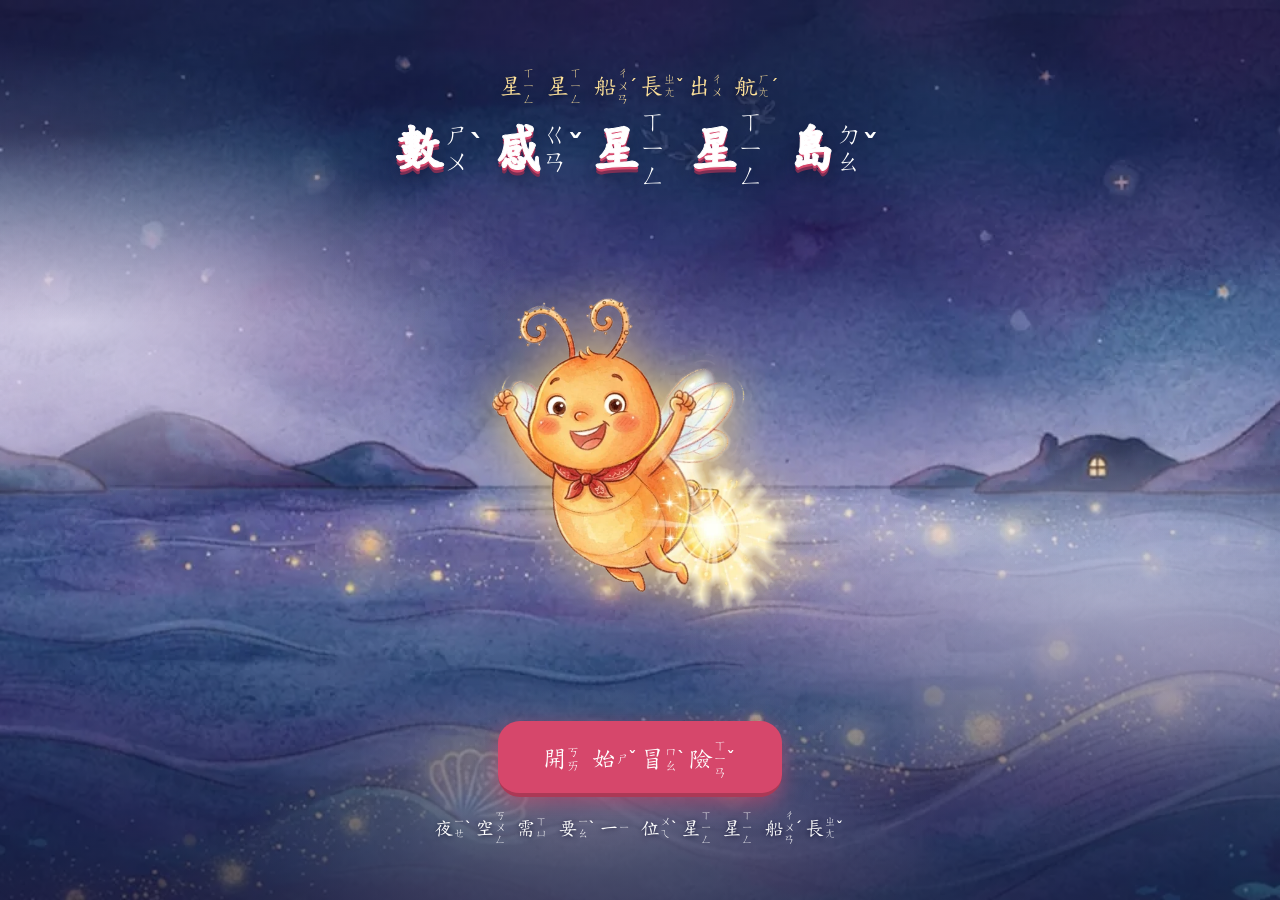
==== index.html @ c33e2195 "更新網站 2026-11-01 21:24 Co-Authored-By: Claude Opus 5.5 <noreply@anthropic.com>" ====
<!doctype html>
<html lang="zh-Hant">
<head>
<meta charset="utf-8">
<meta name="viewport" content="width=device-width,initial-scale=1,viewport-fit=cover,user-scalable=no">
<meta name="theme-color" content="#272a52">
<title>數感星星島</title>
<link rel="stylesheet" href="style.css?v=202611012124">
</head>
<body>
<main id="app"></main>
<script>window.APP_V="202611012124"</script>
<script src="zy.js?v=202611012124"></script>
<script src="logic.js?v=202611012124"></script>
<script src="story.js?v=202611012124"></script>
<script src="game.js?v=202611012124"></script>
</body>
</html>
---- style.css ----
@font-face { font-family: "SGKai"; src: url(assets/kai.woff2) format("woff2"); font-display: swap; }
:root {
  --paper: #fff6e3; --card: #fffdf7; --ink: #33405a; --soft: #77809a; --line: #e6d8bb;
  --sun: #f5a524; --leaf: #3d9970; --sky: #3b82c4; --berry: #d6476b; --grape: #7d5bbe; --good: #2f9e6a; --warn: #d9772b;
}
* { box-sizing: border-box; -webkit-tap-highlight-color: transparent; }
html, body { margin: 0; min-height: 100%; background: var(--paper); color: var(--ink); }
body { font-family: "SGKai", "BiauKai", "DFKai-SB", "Noto Serif TC", serif; font-size: 20px; line-height: 1.5; overscroll-behavior: none; }
button { font: inherit; color: inherit; border: 0; background: none; cursor: pointer; touch-action: manipulation; }
#app { max-width: 720px; margin: 0 auto; padding: 14px 16px 32px; min-height: 100vh; display: flex; flex-direction: column; }
.num { font-family: "Trebuchet MS", "Segoe UI", "Avenir Next", system-ui, sans-serif; font-weight: 700; font-variant-numeric: tabular-nums; }

/* 首頁 */
.home-head { display: flex; justify-content: space-between; align-items: center; margin: 4px 0 2px; }
h1 { font-size: 34px; margin: 0; letter-spacing: 2px; }
.star-count { background: var(--card); border: 2px solid var(--line); border-radius: 99px; padding: 3px 16px; font-size: 22px; }
.tag { color: var(--soft); margin: 0 0 14px; font-size: 18px; }
.town { display: grid; grid-template-columns: 1fr 1fr; gap: 12px; }
.spot { text-align: left; background: var(--card); border: 2px solid var(--line); border-bottom-width: 5px; border-radius: 18px; padding: 12px 14px; display: flex; flex-direction: column; gap: 3px; min-height: 134px; transition: transform .1s; }
.spot:active { transform: translateY(2px); }
.spot:nth-child(5) { grid-column: 1 / -1; min-height: 0; }
.spot svg { width: 56px; height: 56px; }
.spot b { font-size: 23px; }
.spot small { color: var(--soft); font-size: 16px; line-height: 1.3; }
.lvl { display: inline-flex; gap: 3px; margin-top: 3px; }
.lvl i { width: 11px; height: 11px; border-radius: 50%; background: var(--line); }
.lvl i.on { background: var(--sun); }
.stickers { margin-top: 16px; background: var(--card); border: 2px dashed var(--line); border-radius: 18px; padding: 10px 14px; }
.stickers h2 { font-size: 18px; margin: 0 0 4px; font-weight: 400; color: var(--soft); }
.stickers .row { display: flex; flex-wrap: wrap; gap: 6px; font-size: 30px; line-height: 1.2; }
.stickers .row span.off { filter: grayscale(1); opacity: .22; }

/* 遊戲框架 */
.top { display: flex; align-items: center; gap: 10px; margin-bottom: 8px; }
.icon-btn { width: 46px; height: 46px; border-radius: 50%; background: var(--card); border: 2px solid var(--line); font-size: 22px; flex: none; display: grid; place-items: center; }
.dots { flex: 1; display: flex; gap: 6px; justify-content: center; }
.dots i { width: 15px; height: 15px; border-radius: 50%; background: var(--line); }
.dots i.g2 { background: var(--sun); } .dots i.g1 { background: #f8d48a; } .dots i.g0 { background: #cbd2e0; }
.dots i.now { outline: 3px solid var(--ink); outline-offset: 1px; }
.prompt { font-size: 24px; text-align: center; margin: 2px 0 8px; min-height: 40px; line-height: 1.35; }
.prompt .num { font-size: 30px; color: var(--berry); margin: 0 2px; }
.stage { background: var(--card); border: 2px solid var(--line); border-radius: 18px; padding: 12px; margin-bottom: 10px; }
.msg { min-height: 34px; text-align: center; font-size: 21px; padding: 6px 6px; border-radius: 12px; }
.msg.good { color: var(--good); } .msg.hint { color: var(--warn); }
.actions { display: flex; gap: 10px; justify-content: center; margin-top: 6px; flex-wrap: wrap; }
.btn { background: var(--leaf); color: #fff; border-radius: 16px; padding: 10px 26px; font-size: 24px; border-bottom: 4px solid rgba(0,0,0,.2); min-height: 56px; min-width: 120px; }
.btn:active { transform: translateY(2px); border-bottom-width: 2px; }
.btn.alt { background: var(--card); color: var(--ink); border: 2px solid var(--line); border-bottom: 4px solid var(--line); }
.btn[disabled] { opacity: .4; }
.choices { display: flex; gap: 8px; justify-content: center; width: 100%; }
.choice { background: var(--card); border: 2px solid var(--line); border-bottom-width: 5px; border-radius: 16px; font-size: 28px; padding: 10px 4px; flex: 1; max-width: 170px; min-height: 60px; }
.choice.ok { background: #d9f3e4; border-color: var(--good); }
.choice.no { opacity: .35; }

/* 數線 */
.line-wrap { touch-action: none; user-select: none; -webkit-user-select: none; }
.line-wrap svg { width: 100%; height: auto; display: block; overflow: visible; }
.line-wrap text { font-family: "Trebuchet MS", "Segoe UI", system-ui, sans-serif; font-weight: 700; fill: var(--ink); }

/* 積木 */
.board { display: grid; grid-template-columns: 1fr 1fr 1fr; gap: 6px; }
.col { min-height: 170px; background: var(--paper); border-radius: 12px; padding: 6px; display: flex; flex-direction: column; align-items: center; gap: 6px; }
.col h3 { margin: 0; font-size: 19px; font-weight: 400; color: var(--soft); }
.col .tally { font-size: 26px; }
.pile { display: flex; flex-wrap: wrap; gap: 3px; justify-content: center; align-content: flex-start; flex: 1; }
.b100 { width: 54px; height: 54px; background-color: var(--sky); background-image: linear-gradient(rgba(255,255,255,.5) 1px, transparent 1px), linear-gradient(90deg, rgba(255,255,255,.5) 1px, transparent 1px); background-size: 5.4px 5.4px; border-radius: 3px; }
.b10 { width: 10px; height: 54px; background-color: var(--leaf); background-image: linear-gradient(rgba(255,255,255,.55) 1px, transparent 1px); background-size: 100% 5.4px; border-radius: 2px; }
.b1 { width: 11px; height: 11px; background: var(--sun); border-radius: 2px; }
.pile button { padding: 0; display: block; }
.add { border-radius: 12px; background: var(--card); border: 2px solid var(--line); border-bottom-width: 4px; min-height: 50px; width: 100%; font-size: 24px; }
.add[disabled] { opacity: .35; }
.trade { display: flex; gap: 6px; justify-content: center; margin-top: 8px; }
.trade button { background: #fff0cf; border: 2px solid var(--sun); border-radius: 12px; padding: 5px 6px; font-size: 16px; min-height: 48px; flex: 1; line-height: 1.2; }
.trade button[disabled] { opacity: .35; }

/* 鍵盤 */
.keypad { display: grid; grid-template-columns: repeat(6, 1fr); gap: 5px; max-width: 420px; margin: 2px auto 0; width: 100%; }
.keypad button { background: var(--card); border: 2px solid var(--line); border-bottom-width: 4px; border-radius: 12px; min-height: 54px; font-size: 26px; padding: 0; }
.keypad .go { background: var(--leaf); color: #fff; border-color: var(--leaf); }
.entry { text-align: center; font-size: 34px; line-height: 1.25; color: var(--sky); }
.entry .blank { color: var(--line); }

/* 青蛙 */
.frog-now { text-align: center; font-size: 40px; color: var(--leaf); margin: 0; line-height: 1.2; }
.hops { display: grid; grid-template-columns: repeat(3, 1fr); gap: 8px; margin-top: 8px; }
.hops button { border-radius: 14px; min-height: 58px; font-size: 26px; border: 2px solid; border-bottom-width: 5px; background: var(--card); }
.hops .up { border-color: var(--leaf); color: var(--leaf); }
.hops .dn { border-color: var(--grape); color: var(--grape); }
.trail { min-height: 34px; text-align: center; color: var(--soft); font-size: 20px; word-spacing: 3px; }

/* 天平 */
.beam { transition: transform .6s cubic-bezier(.3,1.5,.5,1); transform-origin: 200px 66px; }
.scale-svg { width: 100%; height: auto; display: block; }
.scale-svg text { font-family: "Trebuchet MS", "Segoe UI", system-ui, sans-serif; font-weight: 700; font-size: 25px; fill: var(--ink); text-anchor: middle; }
.fill-text { text-align: center; font-size: 40px; margin: 8px 0; }

/* 糖果 */
.grid { display: flex; flex-direction: column; gap: 3px; align-items: center; }
.row-c { display: flex; align-items: center; gap: 3px; border-radius: 10px; padding: 1px 6px; width: fit-content; position: relative; }
.row-c.lit { background: #fde8ee; }
.row-c.new { outline: 3px dashed var(--good); outline-offset: 1px; }
.row-c.gone { opacity: .3; outline: 3px dashed var(--warn); outline-offset: 1px; }
.c { width: 24px; height: 24px; border-radius: 50%; background: radial-gradient(circle at 34% 30%, #ffc2d1, var(--berry)); display: block; }
.row-c.part2 .c { background: radial-gradient(circle at 34% 30%, #d7c6f5, var(--grape)); }
.row-c.cut { margin-bottom: 9px; box-shadow: 0 6px 0 -3px var(--warn); border-radius: 0; }
.sum-tag { min-width: 30px; font-size: 18px; color: var(--berry); margin-left: 6px; text-align: right; }

/* 結算 */
.end { text-align: center; padding: 22px 8px; }
.end h2 { font-size: 32px; margin: 8px 0; }
.big-star { font-size: 54px; line-height: 1.1; }
.note { color: var(--soft); font-size: 18px; }

/* 家長頁 */
.parent { font-family: "Segoe UI", "Microsoft JhengHei", "PingFang TC", system-ui, sans-serif; font-size: 16px; }
.parent h1 { font-size: 24px; letter-spacing: 0; }
.parent h2 { font-size: 18px; margin: 18px 0 6px; }
.parent table { width: 100%; border-collapse: collapse; background: var(--card); }
.parent th, .parent td { border: 1px solid var(--line); padding: 6px 8px; text-align: left; vertical-align: top; }
.parent select { font: inherit; padding: 6px; }
.parent .link { color: var(--sky); text-decoration: underline; padding: 8px 0; }

@keyframes pop { 0% { transform: scale(.5); opacity: 0; } 70% { transform: scale(1.15); } 100% { transform: scale(1); opacity: 1; } }
.pop { animation: pop .35s ease-out; }
@media (prefers-reduced-motion: reduce) { .pop { animation: none; } .beam { transition: none; } }
@media (max-width: 380px) { h1 { font-size: 28px; } .prompt { font-size: 23px; } .btn { font-size: 21px; padding: 8px 18px; } }

/* 故事 */
.hero { border-radius: 18px; background: #6d7390 center/cover; padding: 12px 14px; margin-bottom: 12px; min-height: 148px; display: flex; flex-direction: column; justify-content: space-between; color: #fff; }
.hero h1 { text-shadow: 0 2px 6px rgba(30,30,60,.75); }
.hero .star-count { color: var(--ink); }
.hero-say { display: flex; align-items: center; gap: 8px; background: rgba(255,253,247,.93); color: var(--ink); border-radius: 14px; padding: 5px 12px; font-size: 19px; margin-top: 10px; min-height: 44px; }
.hero-liang { width: 46px; height: 46px; object-fit: contain; }
.thumb { position: relative; height: 92px; border-radius: 12px; background: #e9e2d0 center/cover; overflow: hidden; margin-bottom: 4px; display: grid; place-items: center; }
.fog { position: absolute; inset: 0; background: radial-gradient(circle at 40% 40%, rgba(170,172,195,.72), rgba(120,122,150,.96)); transition: opacity .6s; }
.fog.f0 { opacity: 1; } .fog.f1 { opacity: .68; } .fog.f2 { opacity: .36; } .fog.f3 { opacity: 0; }
.thumb-who { position: absolute; right: 4px; bottom: 2px; height: 72px; width: 72px; object-fit: contain; }
.spot:nth-child(5) { grid-column: auto; min-height: 134px; }
.bosscard[disabled] { opacity: .62; cursor: default; }
.say-row { display: flex; align-items: center; justify-content: center; gap: 6px; }
.say-row .prompt { flex: 1; min-width: 0; }
.say-who { width: 64px; height: 64px; object-fit: contain; flex: none; }
.comic { display: flex; flex-direction: column; gap: 10px; margin: auto 0; }
.scene { position: relative; aspect-ratio: 16/9; border-radius: 18px; background: #8a8fa8 center/cover; overflow: hidden; }
.scene-who { position: absolute; left: 50%; bottom: 0; height: 74%; transform: translateX(-50%); max-width: 70%; object-fit: contain; }
.bubble { background: var(--card); border: 2px solid var(--line); border-radius: 18px; padding: 10px 16px; font-size: 23px; min-height: 120px; }
.bubble b { color: var(--berry); font-size: 20px; }
.bubble p { margin: 2px 0 0; }
.bubble.narr { background: #f3efe2; font-size: 22px; }
.comic .actions { align-items: center; }
.end-hero { width: 130px; height: 130px; object-fit: contain; }

/* 二下：分裝、平分、分數 */
.pile-c { display: flex; flex-wrap: wrap; gap: 3px; justify-content: center; min-height: 28px; max-height: 118px; overflow: hidden; }
.boxes { display: flex; flex-wrap: wrap; gap: 6px; justify-content: center; margin-top: 8px; min-height: 40px; }
.box { display: flex; flex-wrap: wrap; gap: 2px; justify-content: center; align-content: center; min-width: 44px; min-height: 40px; max-width: 92px; padding: 4px; background: #f5e6c8; border: 2px solid #c9a56a; border-radius: 8px; }
.box .c { width: 16px; height: 16px; }
.pile-c .c { width: 20px; height: 20px; }
.frac { display: inline-flex; flex-direction: column; align-items: center; line-height: 1.05; font-size: 26px; }
.frac i { font-style: normal; padding: 0 8px; }
.frac i:first-child { border-bottom: 3px solid currentColor; }
.cake-wrap { display: grid; place-items: center; }
.cake { width: 180px; height: 180px; }
.bar { width: 100%; height: auto; display: block; }
.fair { display: flex; flex-direction: column; gap: 10px; }
.fair .choice { max-width: none; padding: 6px; }

.say-row .prompt { font-size: 22px; }
.say-row .prompt .num { font-size: 27px; }
.say-who { width: 56px; height: 56px; }

/* 第三期：任務、線索、新遊戲 */
.daily { display: grid; grid-template-columns: 1.4fr 1fr 1fr; gap: 8px; margin-bottom: 12px; }
.daily-btn { background: var(--sun); color: #fff; border-radius: 14px; border-bottom: 4px solid rgba(0,0,0,.18); padding: 8px 6px; font-size: 19px; line-height: 1.25; min-height: 62px; }
.daily-btn small { display: block; font-size: 14px; opacity: .92; }
.daily-btn.alt { background: var(--card); color: var(--ink); border: 2px solid var(--line); border-bottom-width: 4px; }
.page-h { margin: 0; font-size: 26px; }
.pg-h { font-size: 19px; margin: 12px 0 6px; font-weight: 400; color: var(--soft); }
.pg { display: flex; flex-wrap: wrap; gap: 7px; }
.pg-btn { background: var(--card); border: 2px solid var(--line); border-bottom-width: 4px; border-radius: 12px; padding: 7px 12px; font-size: 18px; min-height: 46px; }
.clues { display: flex; flex-direction: column; gap: 8px; }
.clue { display: flex; gap: 10px; align-items: center; background: var(--card); border: 2px solid var(--line); border-radius: 14px; padding: 8px 10px; }
.clue.off { opacity: .55; border-style: dashed; }
.clue b { display: block; font-size: 19px; } .clue small { font-size: 16px; color: var(--soft); line-height: 1.3; display: block; }
.clue-img { width: 58px; height: 58px; object-fit: contain; flex: none; }
.clue-q { width: 58px; height: 58px; flex: none; display: grid; place-items: center; font-size: 30px; color: var(--line); border: 2px dashed var(--line); border-radius: 50%; }
.clue-big { width: 170px; height: 170px; object-fit: contain; }
.clock { width: 190px; height: 190px; }
.clock text { font-family: "Trebuchet MS", "Segoe UI", system-ui, sans-serif; font-weight: 700; fill: var(--ink); }
.choices.col { flex-direction: column; align-items: center; }
.choices.col .choice { width: 100%; max-width: 260px; flex: none; min-height: 50px; padding: 5px; }
.seats { min-height: 64px; display: grid; place-items: center; }
.train-seats { gap: 3px; }
.tray { min-height: 60px; display: flex; flex-wrap: wrap; gap: 4px; justify-content: center; align-items: center; background: #f5e6c8; border-radius: 12px; padding: 6px; }
.wallet { display: flex; flex-wrap: wrap; gap: 7px; justify-content: center; margin-top: 6px; }
.coin { width: 52px; height: 52px; border-radius: 50%; font-size: 18px; color: #4a3a12; border: 3px solid rgba(0,0,0,.2); padding: 0; }
.coin.c1 { background: #c98d5a; } .coin.c5 { background: #d9dde6; } .coin.c10 { background: #e5e8ef; } .coin.c50 { background: #f0c75a; } .coin.c100 { background: #b9c7e6; width: 66px; border-radius: 8px; height: 42px; }
.coin.note { background: #e7b7c4; width: 74px; border-radius: 8px; height: 42px; }
.tray .coin { width: 40px; height: 40px; font-size: 14px; } .tray .coin.c100, .tray .coin.note { width: 54px; height: 32px; }
.note { color: var(--soft); font-size: 17px; }

/* 第四期：封面、全螢幕故事、冒險地圖 */
body.in-cine { background: #2b2d45; overscroll-behavior: none; }
body.in-cine #app { padding: 0; max-width: none; }
.drift { position: absolute; inset: -20% -40%; pointer-events: none; background: radial-gradient(ellipse 30% 22% at 25% 40%, rgba(232,226,244,.75), transparent 70%), radial-gradient(ellipse 26% 20% at 70% 62%, rgba(214,212,236,.7), transparent 72%), radial-gradient(ellipse 22% 16% at 48% 80%, rgba(238,234,246,.6), transparent 70%); animation: drift 19s ease-in-out infinite alternate; }
.drift.d2 { animation-duration: 27s; animation-direction: alternate-reverse; opacity: .7; transform: scale(1.3); }
@keyframes drift { from { translate: -14% 0; } to { translate: 14% -3%; } }

/* 封面 */
.title { position: relative; min-height: 100vh; min-height: 100dvh; overflow: hidden; background: #55587c center/cover; display: flex; flex-direction: column; align-items: center; justify-content: space-between; padding: 7vh 16px 6vh; text-align: center; }
.title::after { content: ""; position: absolute; inset: 0; background: linear-gradient(rgba(30,28,60,.52), transparent 36%, transparent 58%, rgba(30,28,60,.68)); pointer-events: none; }
.title > .title-top, .title > .title-hero, .title > .title-bottom { position: relative; z-index: 2; }
.kicker { margin: 0 0 2px; color: #ffe39a; font-size: 24px; letter-spacing: 6px; text-shadow: 0 2px 6px rgba(20,20,50,.8); }
.logo { margin: 0; font-size: 62px; line-height: 1.15; letter-spacing: 6px; color: #fff; -webkit-text-stroke: 1.5px #fff; text-shadow: 0 3px 0 #d6476b, 0 6px 0 #7d2f54, 0 10px 18px rgba(20,20,50,.65); }
.logo.small { font-size: 34px; letter-spacing: 3px; -webkit-text-stroke: .6px #fff; text-shadow: 0 2px 0 #d6476b, 0 4px 8px rgba(20,20,50,.7); }
.title-hero { width: min(62vw, 300px); animation: bob 3s ease-in-out infinite; filter: drop-shadow(0 0 26px rgba(255,214,110,.85)); }
@keyframes bob { 50% { transform: translateY(-14px) rotate(-2deg); } }
.btn.big { font-size: 30px; padding: 14px 44px; background: var(--berry); border-radius: 22px; animation: pulse 1.8s ease-in-out infinite; box-shadow: 0 6px 20px rgba(214,71,107,.55); }
@keyframes pulse { 50% { transform: scale(1.05); } }
.title-note { color: #fff; margin: 12px 0 0; font-size: 19px; text-shadow: 0 1px 5px rgba(20,20,50,.9); }
.flies { position: absolute; inset: 0; z-index: 1; pointer-events: none; }
.flies i { position: absolute; width: 8px; height: 8px; border-radius: 50%; background: #ffe48a; box-shadow: 0 0 12px 4px rgba(255,214,90,.8); opacity: 0; animation: fly 4.5s ease-in-out infinite; }
@keyframes fly { 0%, 100% { opacity: 0; transform: translate(0, 0); } 40% { opacity: 1; } 60% { opacity: .9; transform: translate(16px, -30px); } }

/* 全螢幕故事 */
.cine { position: relative; min-height: 100vh; min-height: 100dvh; display: flex; flex-direction: column; overflow: hidden; color: var(--ink); cursor: pointer; }
.cine-blur { position: fixed; inset: -30px; background: #33365a center/cover; filter: blur(22px) brightness(.55); }
.cine .scene { position: relative; aspect-ratio: 4/3; width: 100%; max-width: 760px; margin: 0 auto; border-radius: 0 0 26px 26px; box-shadow: 0 10px 30px rgba(10,10,30,.5); flex: none; }
.cine .scene-who { height: 78%; max-width: 78%; filter: drop-shadow(0 6px 10px rgba(20,20,50,.45)); }
.rise { animation: rise .45s cubic-bezier(.2,1.3,.5,1); }
@keyframes rise { from { transform: translate(-50%, 34%); opacity: 0; } to { transform: translateX(-50%); opacity: 1; } }
.cine .bubble { position: relative; width: calc(100% - 28px); max-width: 700px; margin: -22px auto 0; min-height: 132px; border-radius: 20px; font-size: 24px; line-height: 1.5; box-shadow: 0 8px 22px rgba(10,10,30,.4); border: 3px solid #f3d98f; }
.cine .bubble.narr { background: #fbf6e6; }
.ch { opacity: 0; } .ch.on { opacity: 1; }
.cine-acts { position: relative; display: flex; gap: 12px; align-items: center; justify-content: center; margin: 14px auto 18px; }
.skip { color: #fff; font-size: 18px; text-decoration: underline; padding: 10px; }

/* 冒險地圖 */
.map-bg { position: fixed; inset: 0; z-index: -1; background: #4a4d70; }
.map-bg .m1, .map-bg .m2 { position: absolute; inset: 0; background-size: cover; background-position: center; }
.map-bg .shade { position: absolute; inset: 0; background: linear-gradient(rgba(40,38,75,.4), rgba(40,38,75,.2) 40%, rgba(40,38,75,.45)); }
.map-head { position: sticky; top: 0; z-index: 5; margin: -14px -16px 8px; padding: 12px 16px 10px; background: linear-gradient(rgba(36,34,70,.85), rgba(36,34,70,.55) 75%, transparent); }
.map-title { display: flex; justify-content: space-between; align-items: center; }
.map-head .hero-say { margin-top: 6px; border: 2px solid #f3d98f; }
.map-trail { position: relative; margin-bottom: 104px; }
.map-trail > svg { position: absolute; inset: 0; width: 100%; height: 100%; }
.stop { position: absolute; display: flex; align-items: center; gap: 0; width: 72%; padding: 0; text-align: left; transition: transform .12s; }
.stop.left { left: 0; } .stop.right { right: 0; flex-direction: row-reverse; text-align: right; }
.stop:active { transform: scale(.97); }
.medal { position: relative; width: 116px; height: 116px; flex: none; border-radius: 50%; background: #d7d3c6 center/cover; border: 5px solid #fff6e3; box-shadow: 0 6px 16px rgba(20,20,50,.55); overflow: hidden; z-index: 2; display: block; }
.medal .fog { border-radius: 50%; }
.medal-who { position: absolute; left: 50%; bottom: -2px; transform: translateX(-50%); height: 84px; width: 92px; object-fit: contain; }
.stop .plate { position: relative; flex: 1; min-width: 0; background: rgba(255,253,247,.95); border-radius: 14px; padding: 6px 10px 6px 18px; margin-left: -12px; box-shadow: 0 4px 12px rgba(20,20,50,.4); display: block; }
.stop.right .plate { margin-left: 0; margin-right: -12px; padding: 6px 18px 6px 10px; }
.plate b { display: block; font-size: 21px; line-height: 1.25; }
.plate small { display: block; font-size: 15px; color: var(--soft); line-height: 1.25; }
.plate .lvl { margin-top: 2px; }
.badge { position: absolute; right: 8px; top: 6px; width: 26px; height: 26px; border-radius: 50%; background: var(--good); color: #fff; display: grid; place-items: center; font-size: 16px; font-family: system-ui, sans-serif; z-index: 3; }
.stop.now .medal { border-color: #ffd65a; animation: ring 1.6s ease-out infinite; }
@keyframes ring { 0% { box-shadow: 0 0 0 0 rgba(255,214,90,.9); } 100% { box-shadow: 0 0 0 20px rgba(255,214,90,0); } }
.guide { position: absolute; width: 58px; height: 58px; object-fit: contain; top: -14px; z-index: 4; animation: bob 2s ease-in-out infinite; filter: drop-shadow(0 0 8px rgba(255,214,90,.9)); }
.stop.left .guide { left: 74px; } .stop.right .guide { right: 74px; }
.stop.cave[disabled] .medal { filter: grayscale(.5) brightness(.75); }
.stop.cave[disabled] { cursor: default; }
.lock { position: absolute; inset: 0; display: grid; place-items: center; color: #fff; font-size: 44px; z-index: 3; }
.dock { position: fixed; left: 50%; bottom: 0; transform: translateX(-50%); width: 100%; max-width: 720px; z-index: 6; display: grid; grid-template-columns: repeat(3, 1fr); gap: 8px; padding: 10px 12px calc(10px + env(safe-area-inset-bottom)); background: linear-gradient(transparent, rgba(36,34,70,.9) 30%); }
.dock button { background: rgba(255,253,247,.97); border-radius: 16px; border-bottom: 4px solid #d8c9a6; padding: 5px 4px; font-size: 18px; line-height: 1.2; min-height: 68px; }
.dock button b { display: block; font-size: 21px; font-weight: 400; line-height: 1.15; }
.dock small { display: block; font-size: 13px; color: var(--soft); }
.dock .hot { background: var(--sun); color: #fff; border-bottom-color: #c47f12; animation: pulse 2s ease-in-out infinite; }
.dock .hot small { color: #fff; }
@media (prefers-reduced-motion: reduce) { .drift, .title-hero, .btn.big, .flies i, .guide, .stop.now .medal, .dock .hot, .rise { animation: none; } .flies i { opacity: 1; } .rise { transform: translateX(-50%); } }
@media (min-width: 720px) { .cine .scene { aspect-ratio: 16/9; } .medal { width: 124px; height: 124px; } }

.map-bg { z-index: 0; }
.map-head, .map-trail { z-index: 1; }
.map-head { z-index: 5; }
.cine { justify-content: center; }
.cine .scene { border-radius: 26px; width: calc(100% - 16px); }
.guide { top: -20px; }
.stop.left .guide { left: 66px; } .stop.right .guide { right: 66px; }

/* 小火車人數圖 */
.seats { display: block; min-height: 0; }
.ride { display: flex; flex-wrap: wrap; align-items: flex-end; justify-content: center; gap: 4px; min-height: 60px; }
.people { display: inline-flex; align-items: flex-end; flex-wrap: wrap; gap: 3px; justify-content: center; }
.p10 { display: flex; flex-direction: column; gap: 1px; }
.p1s { display: grid; grid-template-columns: repeat(5, 11px); gap: 1px; direction: ltr; }
.p10 i, .p1s i { display: block; width: 11px; height: 6px; border-radius: 1px; background: var(--leaf); }
.p1s i { height: 11px; }
.people.new i { background: var(--warn); }
.people i.gone { background: transparent; box-shadow: inset 0 0 0 1px var(--warn); }
.plus { font-size: 24px; color: var(--soft); align-self: center; margin: 0 3px; font-family: system-ui, sans-serif; }
.plus.gap { margin: 0 2px; }
.legend { display: flex; flex-wrap: wrap; gap: 4px 14px; justify-content: center; margin-top: 6px; font-size: 17px; }
.lg { display: inline-flex; align-items: center; gap: 5px; }
.lg > i { width: 13px; height: 13px; border-radius: 3px; background: var(--leaf); display: block; }
.lg > i.new { background: var(--warn); }
.lg > i.gone { background: transparent; box-shadow: inset 0 0 0 2px var(--warn); }

/* 注音 */
body { line-height: 1.75; }
.zc { display: inline-flex; align-items: center; white-space: nowrap; line-height: 1.2; vertical-align: middle; }
.bp { position: relative; display: inline-flex; flex-direction: column; align-items: center; justify-content: center; width: 1.45em; padding-right: .45em; margin-left: .04em; font: 400 max(.44em, 9px)/1.02 "Microsoft JhengHei", "PingFang TC", "Noto Sans TC", system-ui, sans-serif; color: inherit; opacity: .92; letter-spacing: 0; -webkit-text-stroke: 0; text-shadow: none; }
.bp span { display: block; }
.bp .tone { position: absolute; right: 0; top: 50%; transform: translateY(-55%); font-style: normal; line-height: 1; }
.bp .qing { display: block; font-style: normal; line-height: .5; }
.parent .bp { display: none; }
.ch { display: inline-flex; vertical-align: middle; }
.pan-t { font-size: 17px; line-height: 1.2; text-align: center; color: var(--ink); white-space: nowrap; }
.pan-t .bp { font-size: 8px; }
.logo { font-size: 46px; letter-spacing: 0; -webkit-text-stroke: 1px #fff; }
.logo.small { font-size: 27px; letter-spacing: 0; -webkit-text-stroke: .4px #fff; }
.kicker { font-size: 21px; letter-spacing: 0; }
.prompt, .say-row .prompt { font-size: 20px; line-height: 1.6; }
.say-row .prompt .num, .prompt .num { font-size: 26px; }
.msg { font-size: 19px; line-height: 1.7; }
.plate b { font-size: 18px; line-height: 1.3; }
.plate small { font-size: 15px; line-height: 1.35; }
.stop { width: 80%; }
.hero-say { font-size: 18px; }
.dock button { font-size: 15px; min-height: 76px; }
.dock small { font-size: 13px; }
.cine .bubble { font-size: 21px; line-height: 1.7; min-height: 150px; }
.bubble b { font-size: 18px; }
.btn { font-size: 21px; }
.btn.big { font-size: 25px; }
.choice { font-size: 21px; }
.trade button { font-size: 15px; }
.legend { font-size: 16px; }
.pg-btn { font-size: 17px; }
.clue b { font-size: 18px; } .clue small { font-size: 15px; line-height: 1.5; }
.col h3 { font-size: 18px; }
.trail { font-size: 18px; }

/* 注音字級：手機上也要看得清楚 */
.bp { font-size: max(.46em, 10px); width: 1.35em; padding-right: .42em; margin-left: 0; opacity: 1; }
.prompt, .say-row .prompt { font-size: 22px; }
.msg { font-size: 20px; }
.cine .bubble { font-size: 23px; }
.plate b { font-size: 20px; }
.plate small { font-size: 16px; }
.stop { width: 84%; }
.stop .plate { padding-left: 16px; }
.hero-say { font-size: 19px; }
.choice { font-size: 19px; padding-left: 2px; padding-right: 2px; }
.dock button { font-size: 16px; padding: 3px 1px; min-height: 80px; }
.dock button b { font-size: 18px; }
.dock small { font-size: 12px; }
.legend { font-size: 17px; }
.trade button { font-size: 16px; }
.pan-t { font-size: 19px; }
.pan-t .bp { font-size: 9px; width: 1.2em; padding-right: .3em; }
.title-note { font-size: 20px; }
.kicker { font-size: 24px; }
.logo { font-size: 50px; }
.tag { font-size: 19px; }
.say-who { width: 46px; height: 46px; }
.dock #daily { font-size: 15px; }

/* 聲調要看得清楚：注音放大，聲調獨立一欄，不和注音或下一個字擠在一起 */
.bp { font-size: max(.5em, 11px); line-height: 1.08; width: 1.85em; padding-right: .85em; margin-right: .08em; }
.bp .tone { right: 0; width: .85em; text-align: center; font-size: 1.25em; font-weight: 700; top: 50%; transform: translateY(-50%); }
.bp .qing { font-size: 1.3em; font-weight: 700; line-height: .55; }
.pan-t .bp { font-size: 10px; width: 1.85em; padding-right: .85em; }
.pan-t { font-size: 17px; }
.dock button { font-size: 15px; }
.dock #daily { font-size: 14px; }
.plate small { font-size: 15px; }
.choice { font-size: 18px; }

.plate b { font-size: 19px; white-space: nowrap; }
.stop { width: 88%; }
.stop .plate { padding: 8px 8px 8px 18px; }
.stop.right .plate { padding: 8px 18px 8px 8px; }
.dock { grid-template-columns: 1.35fr 1fr 1fr; }
.dock button { min-height: 74px; }
.dock .bp { font-size: 9px; }

/* 三年級 */
.star-count small { font-size: 13px; color: var(--soft); }
.vs { display: flex; align-items: center; justify-content: center; gap: 12px; flex-wrap: wrap; min-height: 80px; }
.vs b.num { font-size: 34px; }
.vs .frac { font-size: 34px; }
.choices.wrap { flex-wrap: wrap; }
.hops.four { grid-template-columns: repeat(4, 1fr); }
.hops.four button { font-size: 19px; padding: 0; min-height: 54px; }
.num.small { font-size: 20px !important; }
.fbars { display: flex; gap: 3px; width: 100%; }
.fbar { background: #bcd6f2; border: 2px solid var(--sky); border-radius: 8px; min-height: 44px; display: grid; place-items: center; font-size: 19px; min-width: 42px; }
.ang { width: 150px; height: auto; display: block; }
.ang.big { width: 200px; }
.ang text, .line-wrap text { font-family: "Trebuchet MS", "Segoe UI", system-ui, sans-serif; font-weight: 700; fill: var(--ink); }
.sh { display: block; width: 14px; height: 14px; border-radius: 60% 60% 45% 45%; background: radial-gradient(circle at 40% 30%, #fff0d8, #e8a35c); border: 1px solid #c58240; }
.pile-c .sh { width: 16px; height: 16px; }
.box .sh { width: 12px; height: 12px; }
.pairs { display: flex; flex-wrap: wrap; gap: 8px; justify-content: center; align-items: center; }
.pair { display: flex; gap: 2px; padding: 3px; border: 2px solid var(--leaf); border-radius: 9px; }
.pair.one { border-color: var(--warn); border-style: dashed; }
.pair i { width: 13px; height: 13px; border-radius: 50%; background: #e8a35c; display: block; }
.flower { display: inline-flex; gap: 2px; padding: 5px; background: #fff0f4; border-radius: 12px; }
.flower i { width: 13px; height: 13px; border-radius: 50%; background: #e47f96; display: block; }
.dots { font-size: 18px; color: var(--soft); }
.seq { display: flex; flex-wrap: wrap; gap: 5px; align-items: center; justify-content: center; }
.seq b { background: #fff0f4; border-radius: 10px; padding: 4px 9px; font-size: 22px; }
.seq b.q { background: #ffe6a0; }
.seq span { color: var(--soft); }
.seq-t { border-collapse: collapse; margin: 6px auto; font-size: 17px; background: var(--card); }
.seq-t th, .seq-t td { border: 1.5px solid var(--line); padding: 4px 10px; text-align: center; font-weight: 400; }
.fcells { display: flex; height: 56px; width: 100%; border: 3px solid #c9740c; border-radius: 8px; overflow: hidden; }
.fcell { flex: 1; background: #fff0cf; border-right: 2px solid #c9740c; padding: 0; min-width: 0; }
.fcell:last-child { border-right: 0; }
.fcell.on { background: #d6476b; }
.grid-a { display: block; max-width: 100%; height: auto; }
.vs.wrap .grid-a { width: 92px !important; }

.map-title { flex-wrap: nowrap; gap: 8px; }
.map-title .logo.small { font-size: 24px; white-space: nowrap; flex: none; }
.map-title .star-count { white-space: nowrap; padding: 3px 10px; font-size: 18px; }
.star-count small { font-size: 12px; }

/* 上下學期標籤 */
.sem { display: inline-block; font-style: normal; font-size: 13px; line-height: 1.5; padding: 0 7px; border-radius: 99px; background: #e3ecfb; color: #2f5f9e; margin-left: 6px; white-space: nowrap; vertical-align: middle; }
.sem .bp { font-size: 8px; width: 1.5em; padding-right: .6em; }
.plate .sem { margin: 2px 0 0; display: table; }
.stop.right .plate .sem { margin-left: auto; }
.pg-btn .sem { margin: 0 5px 0 0; }
.top .sem { margin: 0; flex: none; }

/* 看得到的數學 */
.pv { border-collapse: collapse; background: #fff; margin: 0 auto; }
.pv th, .pv td { border: 1.5px solid #c9b98f; padding: 1px 7px; text-align: center; min-width: 30px; }
.pv th { font-size: 14px; font-weight: 400; }
.pv td { font-size: 21px; height: 30px; }
.c0 { background: #fde2e4; } .c1 { background: #dbe9fb; } .c2 { background: #dcf3e3; } .c3 { background: #fff2c9; }
.choice .pv td { font-size: 17px; height: 24px; } .choice .pv th { font-size: 11px; } .choice .pv th, .choice .pv td { min-width: 20px; padding: 0 3px; }
.blocks { display: flex; flex-wrap: wrap; gap: 8px; justify-content: center; align-items: flex-end; margin-bottom: 6px; max-height: 128px; overflow: hidden; }
.bgroup { display: flex; flex-wrap: wrap; gap: 2px; max-width: 170px; align-items: flex-end; }
.bgroup i { display: block; border-radius: 2px; }
.k1000 { width: 30px; height: 30px; background: #d6476b; box-shadow: 3px -3px 0 #b03456; margin: 3px 3px 0 0; }
.k100 { width: 15px; height: 15px; background: #3b82c4; }
.k10 { width: 5px; height: 15px; background: #3d9970; }
.k1 { width: 5px; height: 5px; background: #f5a524; }
.route { width: 100%; height: auto; display: block; }
.route text { font-family: "Trebuchet MS", "Segoe UI", system-ui, sans-serif; font-weight: 700; }
.odo { display: grid; grid-template-columns: repeat(4, 1fr); gap: 5px; margin-top: 4px; }
.wheel { display: flex; flex-direction: column; align-items: center; border-radius: 10px; padding: 4px 2px; }
.wheel b { font-size: 30px; line-height: 1.1; }
.wheel small { font-size: 14px; }
.wheel button { width: 100%; min-height: 44px; font-size: 16px; padding: 0; background: var(--card); border: 2px solid var(--leaf); color: var(--leaf); border-radius: 9px; }
.wheel button.dn { border-color: var(--grape); color: var(--grape); }
.est { display: flex; align-items: center; justify-content: center; gap: 12px; }
.est-b { display: flex; flex-direction: column; align-items: center; }
.est-b i { font-style: normal; color: var(--soft); }
.est-b b { font-size: 20px; } .est-b .near { color: var(--sky); }
.est em { font-style: normal; font-size: 22px; }
.lines { display: flex; flex-direction: column; gap: 3px; }
.lines .fbars .fbar { min-height: 25px; font-size: 14px; background: #eef2f8; border-color: #c5cfdd; color: #9aa4b5; transition: background .2s; }
.lines .fbar.lit { background: #bcd6f2; border-color: var(--sky); color: var(--ink); font-weight: 700; }
.person { font-size: 20px; font-family: system-ui, sans-serif; }
.groups { display: flex; flex-wrap: wrap; gap: 5px; justify-content: center; }
.seq .hop { font-style: normal; font-size: 13px; color: var(--leaf); background: #e4f6ec; border-radius: 99px; padding: 0 5px; }
.seq .hop.q { color: var(--warn); background: #fff0cf; }
.pie { width: 130px; height: 130px; display: block; }
.vs .pie { width: 112px; height: 112px; }
.pie-w { display: inline-flex; flex-direction: column; align-items: center; gap: 2px; }
.tenbars { display: flex; flex-direction: column; gap: 3px; flex: 1; min-width: 0; width: 100%; }
.tenbar { display: grid; grid-template-columns: repeat(10, 1fr); height: 19px; border: 2px solid #c9740c; border-radius: 4px; overflow: hidden; background: #fff; }
.tenbar i { border-right: 1px solid #e2c79c; display: block; }
.tenbar i:last-child { border-right: 0; }
.tenbar i.on { background: #e47f96; }
.tenbar.alt i.on { background: #6ea8dc; }
.vs.col { flex-direction: column; align-items: stretch; gap: 6px; }
.ten-row { display: flex; align-items: center; gap: 8px; }
.ten-row > b { font-size: 21px; min-width: 40px; }
.ten-row > span { font-size: 16px; white-space: nowrap; }
.crates { display: flex; flex-wrap: wrap; gap: 6px; justify-content: center; align-items: stretch; }
.crate { display: inline-flex; flex-direction: column; align-items: center; justify-content: center; min-width: 76px; padding: 5px 6px; background: #fff0cf; border: 2px solid #c9a56a; border-radius: 10px; font-size: 16px; line-height: 1.5; }
.crate b { font-size: 20px; }
.crate small { font-size: 13px; color: var(--soft); }
.crate.small { background: #e7f3e6; border-color: var(--leaf); min-width: 60px; }
.crate.ghost { background: var(--card); border-style: dashed; display: block; text-align: center; }

.choices.col .choice .pv { margin: 0 auto; }
.choices.col .choice { max-width: 300px; min-height: 0; padding: 4px; }

/* 分數、小數的操作 */
.pie [data-s] { cursor: pointer; }
.pie { touch-action: manipulation; }
.cake-wrap .pie { width: 160px; height: 160px; }
.pie-row { display: flex; align-items: center; justify-content: center; gap: 12px; flex-wrap: wrap; }
.pie-row .pie { width: 150px; height: 150px; }
.fb { display: flex; flex-direction: column; align-items: stretch; }
.fb hr { width: 100%; border: 0; border-top: 4px solid var(--ink); margin: 4px 0; }
.fb-row { display: grid; grid-template-columns: 40px 42px 40px; align-items: center; justify-items: center; }
.fb-row small { grid-column: 1 / -1; font-size: 13px; color: var(--soft); }
.fb-row button { width: 40px; height: 40px; border-radius: 10px; background: var(--card); border: 2px solid var(--line); border-bottom-width: 4px; font-size: 22px; padding: 0; font-family: system-ui, sans-serif; }
.fb-row b { font-size: 30px; }
.tenbar.fish { height: 24px; border-color: #a9702a; }
.tenbar.fish i.a { background: #e8a35c; }
.tenbar.fish i.b { background: #6ea8dc; }
.tenbar.fish i.g { background: #fff; box-shadow: inset 0 0 0 1px #d9772b; }
.fish-card { display: flex; flex-direction: column; gap: 3px; width: 100%; }
.fish-card b { font-size: 22px; }
.trail .frac { font-size: 18px; vertical-align: middle; }
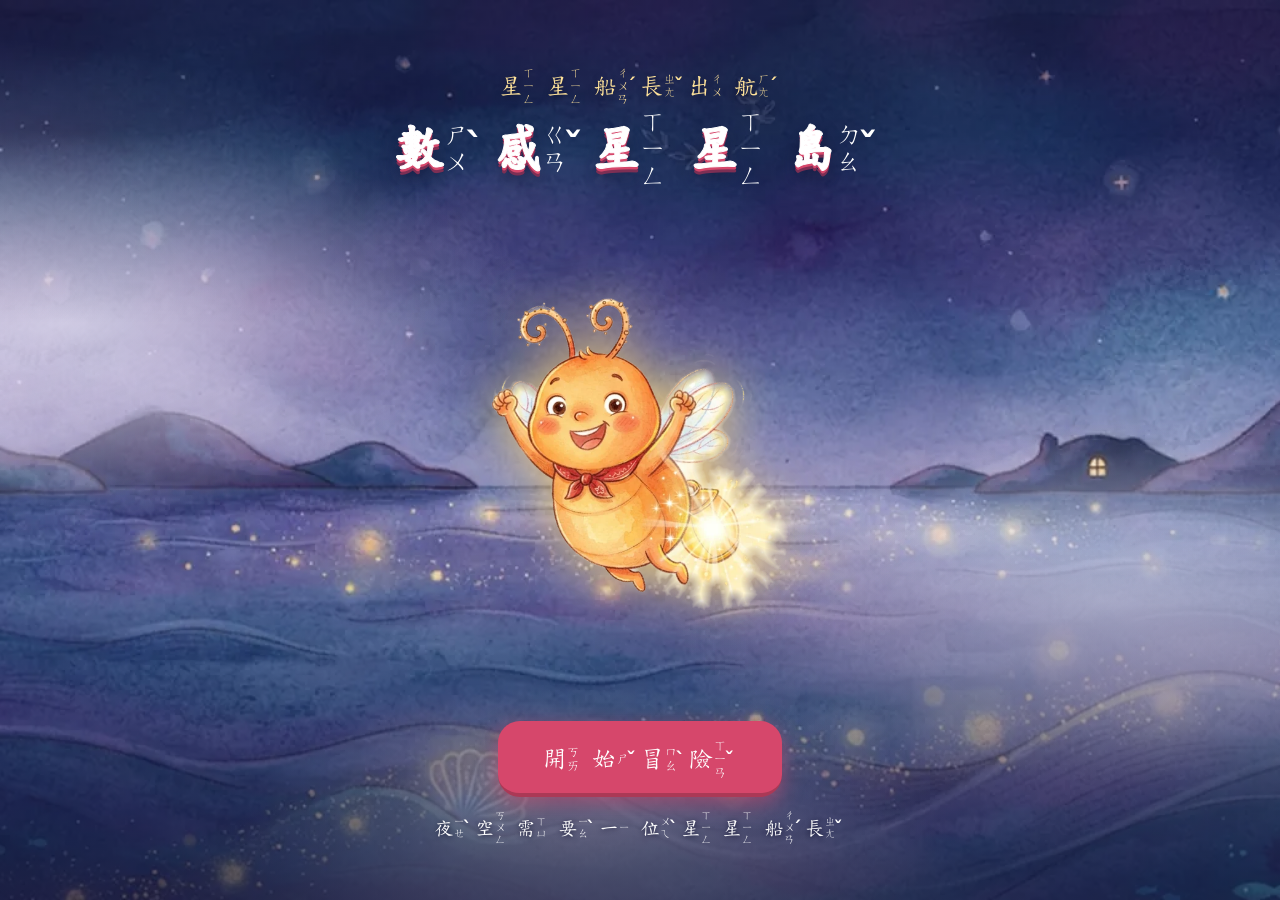
==== commit b5d47c0b: "更新網站 2026-11-02 14:15 Co-Authored-By: Claude Opus 5.5 <noreply@anthropic.com>" ====
--- a/index.html
+++ b/index.html
@@ -5,14 +5,15 @@
 <meta name="viewport" content="width=device-width,initial-scale=1,viewport-fit=cover,user-scalable=no">
 <meta name="theme-color" content="#272a52">
 <title>數感星星島</title>
-<link rel="stylesheet" href="style.css?v=202611012124">
+<link rel="stylesheet" href="style.css?v=202611021415">
 </head>
 <body>
 <main id="app"></main>
-<script>window.APP_V="202611012124"</script>
-<script src="zy.js?v=202611012124"></script>
-<script src="logic.js?v=202611012124"></script>
-<script src="story.js?v=202611012124"></script>
-<script src="game.js?v=202611012124"></script>
+<script>window.APP_V="202611021415"</script>
+<script src="zy.js?v=202611021415"></script>
+<script src="quiz.js?v=202611021415"></script>
+<script src="logic.js?v=202611021415"></script>
+<script src="story.js?v=202611021415"></script>
+<script src="game.js?v=202611021415"></script>
 </body>
 </html>
--- a/style.css
+++ b/style.css
@@ -503,3 +503,113 @@
 .fish-card { display: flex; flex-direction: column; gap: 3px; width: 100%; }
 .fish-card b { font-size: 22px; }
 .trail .frac { font-size: 18px; vertical-align: middle; }
+
+/* 單位教室 */
+.lesson-entry { position: relative; z-index: 2; display: flex; align-items: center; gap: 10px; width: 100%; background: rgba(255,253,247,.97); border-radius: 16px; border-bottom: 4px solid #d8c9a6; padding: 8px 14px; margin-bottom: 10px; min-height: 58px; }
+.lesson-entry b { font-size: 21px; flex: 1; text-align: left; }
+.lesson-entry small { font-size: 15px; color: var(--soft); }
+.lessons { display: flex; flex-direction: column; gap: 9px; }
+.lesson { position: relative; display: flex; align-items: center; gap: 12px; text-align: left; background: var(--card); border: 2px solid var(--line); border-bottom-width: 5px; border-radius: 16px; padding: 10px 12px; min-height: 76px; }
+.l-e { font-size: 34px; font-family: system-ui, sans-serif; }
+.l-t { flex: 1; min-width: 0; }
+.l-t b { display: block; font-size: 21px; }
+.l-t small { display: block; font-size: 15px; color: var(--soft); }
+.badge.in { position: static; flex: none; }
+.u-cards { display: flex; flex-direction: column; gap: 8px; }
+.u-card { display: grid; grid-template-columns: 48px 1fr; align-items: center; gap: 2px 8px; text-align: left; background: #fff; border: 2px solid var(--line); border-bottom-width: 4px; border-radius: 12px; padding: 7px 10px; min-height: 58px; }
+.u-card.seen { background: #fff7e0; border-color: var(--sun); }
+.u-e { font-size: 32px; grid-row: span 2; font-family: system-ui, sans-serif; }
+.u-card b { font-size: 21px; }
+.u-t { font-size: 17px; line-height: 1.6; grid-column: 2; }
+.u-bar { display: grid; grid-auto-flow: column; grid-auto-columns: 1fr; height: 54px; border: 3px solid #a9702a; border-radius: 8px; overflow: hidden; background: #fff; }
+.u-bar i { border-right: 1px solid #e2c79c; display: block; transition: background .15s; }
+.u-bar i:last-child { border-right: 0; }
+.u-bar i.on { background: #e8a35c; }
+.u-bottle { display: flex; flex-direction: column-reverse; width: 92px; height: 170px; margin: 0 auto; border: 3px solid var(--sky); border-radius: 12px 12px 8px 8px; overflow: hidden; background: #fff; }
+.u-bottle i { flex: 1; display: block; border-top: 1px solid #cfe0f3; transition: background .15s; }
+.u-bottle i.on { background: #8fc1ee; }
+.u-count { text-align: center; font-size: 21px; margin: 6px 0; }
+.u-count b { font-size: 34px; color: var(--berry); }
+.u-tiles { display: grid; gap: 3px; max-width: 240px; margin: 0 auto; }
+.u-tile { aspect-ratio: 1; background: #fff; border: 2px solid var(--leaf); border-radius: 4px; padding: 0; }
+.u-tile.on { background: #bfe3b4; }
+.u-big { text-align: center; font-size: 62px; line-height: 1.25; font-family: system-ui, sans-serif; }
+.u-sum { display: flex; flex-wrap: wrap; gap: 6px 14px; justify-content: center; font-size: 20px; }
+
+/* 單位例子與練習 */
+.u-ex { display: flex; flex-direction: column; gap: 2px; margin-top: 4px; }
+.u-ex span { font-size: 16px; }
+.lesson-row { display: flex; gap: 6px; align-items: stretch; }
+.lesson-row .lesson { flex: 1; min-width: 0; }
+.drill-btn { flex: none; width: 74px; background: var(--leaf); color: #fff; border-radius: 16px; border-bottom: 4px solid #2c7a56; font-size: 18px; }
+.u-slots { display: grid; grid-template-columns: repeat(3, 1fr); gap: 6px; margin-bottom: 10px; }
+.u-slot { min-height: 74px; border: 2px dashed var(--line); border-radius: 12px; display: flex; flex-direction: column; align-items: center; justify-content: center; font-size: 28px; font-family: system-ui, sans-serif; }
+.u-slot.on { border-style: solid; border-color: var(--good); background: #e7f3e6; }
+.u-slot b { color: var(--line); }
+.u-slot small { font-size: 13px; }
+.u-items { display: flex; flex-direction: column; gap: 6px; }
+.u-item { display: flex; align-items: center; gap: 10px; text-align: left; background: #fff; border: 2px solid var(--line); border-bottom-width: 4px; border-radius: 12px; padding: 5px 10px; min-height: 52px; font-size: 18px; }
+.u-item .u-e { font-size: 28px; }
+.u-item.no { opacity: .35; }
+
+/* 動手操作 */
+[hidden] { display: none !important; }
+.drag-prot { touch-action: none; user-select: none; cursor: grab; }
+.dial.four { display: grid; grid-template-columns: repeat(4, 1fr); gap: 5px; }
+.dc { display: flex; flex-direction: column; align-items: center; border-radius: 9px; padding: 3px; }
+.dc small { font-size: 15px; }
+.dc b { font-size: 30px; line-height: 1.2; }
+.dc button { width: 100%; min-height: 46px; padding: 0; font-size: 22px; background: var(--card); border: 2px solid var(--leaf); color: var(--leaf); border-radius: 9px; font-family: system-ui, sans-serif; }
+.dc button.dn { border-color: var(--grape); color: var(--grape); }
+.pv .hi { outline: 3px solid var(--sun); outline-offset: -3px; background: #ffe680; }
+.tap-c { cursor: pointer; }
+.seq-t td.here { background: #ffd65a; font-weight: 700; }
+
+/* 新概念小故事 */
+.term { color: #c23a5e; background: #ffe680; padding: 0 3px; border-radius: 5px; white-space: nowrap; animation: termglow .8s ease-in-out 3; }
+@keyframes termglow { 50% { background: #ffc93c; } }
+@keyframes termpop { 40% { transform: scale(1.12); } }
+.tagrow { display: flex; justify-content: center; flex-wrap: wrap; gap: 6px; margin: 6px 0; }
+.termtag { background: #33405a; color: #fff; border-radius: 16px; padding: 3px 12px; font-size: 17px; animation: termpop 1.1s ease-in-out infinite; }
+.cp { touch-action: none; min-height: 110px; cursor: grab; }
+.cp2 { min-height: 90px; }
+.c3p { position: relative; width: 100%; max-width: 340px; margin: 0 auto; }
+.c3s { display: block; width: 100%; height: auto; }
+.c3s .c3n { font-family: inherit; font-weight: 700; }
+.c3l { position: absolute; transform: translate(-50%, -50%); white-space: nowrap; font-size: 15px; line-height: 1.1; pointer-events: none; }
+.c3l.stick { background: #33405a; color: #fff; border-radius: 12px; padding: 2px 8px; font-size: 16px; box-shadow: 0 2px 5px rgba(0,0,0,.25); }
+.skip5 { display: block; margin: 6px auto 0; background: none; border: 0; color: var(--soft); text-decoration: underline; font: inherit; font-size: 15px; padding: 4px 12px; }
+.prompt small { font-size: 16px; color: var(--soft); }
+
+/* 聲調放大：小字元件的注音也要看得清楚 */
+.sem .bp { font-size: 10px; width: 1.85em; padding-right: .85em; }
+.dock .bp { font-size: 10.5px; }
+.pan-t .bp { font-size: 11px; }
+.c3l .bp { font-size: 11px; }
+
+.top .dots { gap: 4px; min-width: 0; }
+.top .dots i { width: 12px; height: 12px; }
+.top { gap: 6px; }
+.u-item { flex-wrap: wrap; row-gap: 0; column-gap: 1px; }
+.u-item .u-e { margin-right: 8px; }
+
+/* 聲調再放大 */
+.bp .tone { font-size: 1.6em; width: .8em; line-height: .8; opacity: 1; }
+.bp .qing { font-size: 1.5em; }
+
+/* 單元數感測驗 */
+.quiz-entry { position: relative; z-index: 2; display: flex; align-items: center; gap: 10px; width: 100%; background: rgba(255,253,247,.97); border-radius: 16px; border-bottom: 4px solid #d8c9a6; padding: 8px 14px; margin-bottom: 10px; min-height: 58px; }
+.quiz-entry b { font-size: 21px; flex: 1; text-align: left; }
+.quiz-entry small { font-size: 15px; color: var(--soft); }
+.quiz-entry span { font-family: system-ui, sans-serif; font-size: 22px; }
+.q-units { display: flex; flex-direction: column; gap: 10px; }
+.q-unit { background: var(--card); border: 2px solid var(--line); border-radius: 14px; padding: 10px; display: flex; flex-direction: column; gap: 5px; }
+.q-unit > b { font-size: 20px; }
+.q-unit > small { font-size: 15px; color: var(--soft); line-height: 1.6; }
+.q-lv { display: grid; grid-template-columns: repeat(3, 1fr); gap: 5px; }
+.q-lv button { display: flex; flex-direction: column; align-items: center; background: #fff7e0; border: 2px solid var(--sun); border-bottom-width: 4px; border-radius: 10px; padding: 5px 2px; min-height: 58px; font-size: 16px; }
+.q-lv button small { font-size: 13px; color: var(--soft); }
+.q-bar { height: 8px; background: #eef0f4; border-radius: 99px; overflow: hidden; margin-bottom: 6px; }
+.q-bar i { display: block; height: 100%; background: var(--leaf); }
+.q-pic { white-space: pre-line; text-align: center; font-size: 26px; line-height: 1.35; font-family: system-ui, sans-serif; margin: 8px 0; word-break: break-all; }
+.choices.col .choice { width: 100%; }
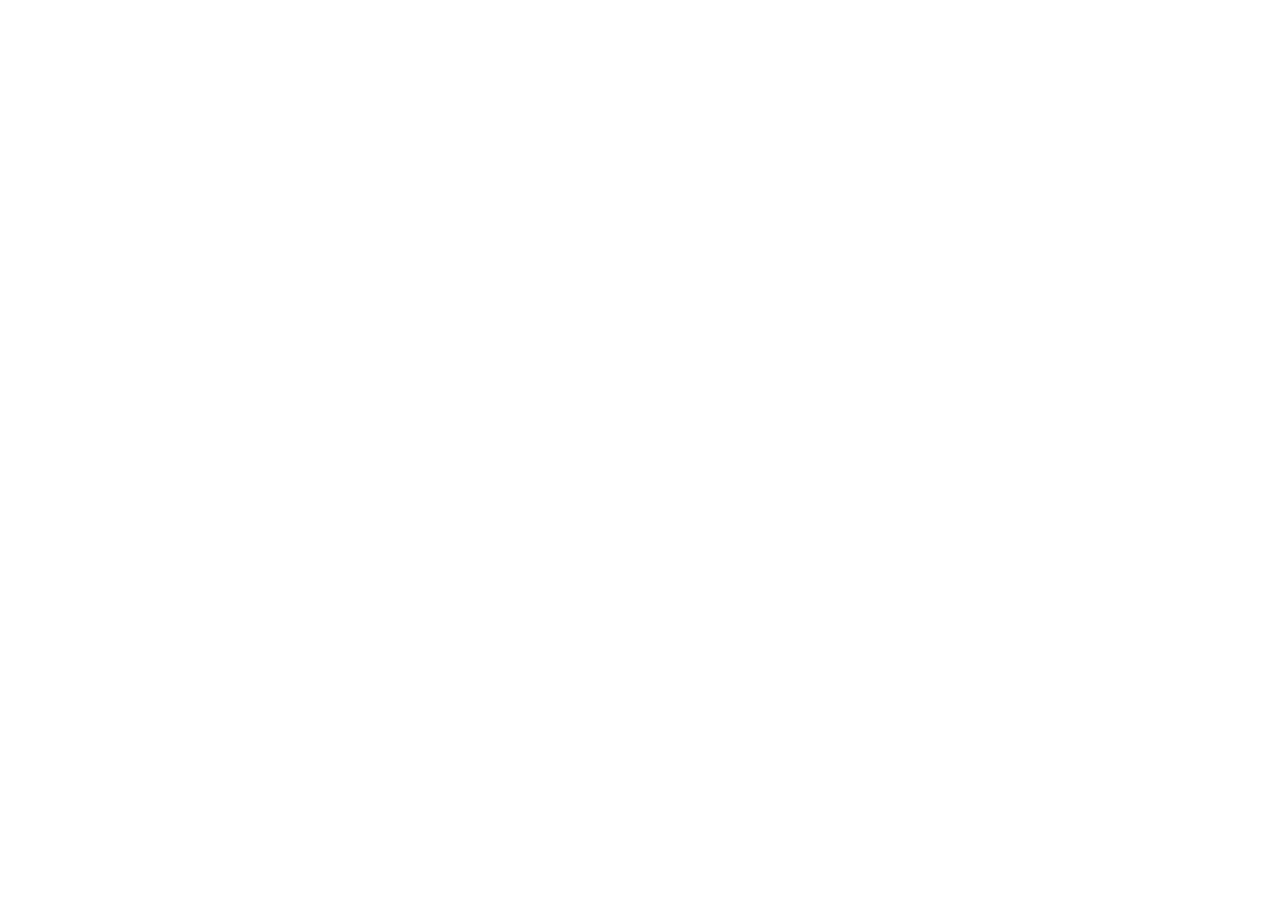
==== commit 782ef4d4: "遊戲併入數感小學堂，舊網址改為轉址 Co-Authored-By: Claude Opus 5.5 <noreply@anthropic.com>" ====
--- a/index.html
+++ b/index.html
@@ -1,19 +1,4 @@
-<!doctype html>
-<html lang="zh-Hant">
-<head>
-<meta charset="utf-8">
-<meta name="viewport" content="width=device-width,initial-scale=1,viewport-fit=cover,user-scalable=no">
-<meta name="theme-color" content="#272a52">
-<title>數感星星島</title>
-<link rel="stylesheet" href="style.css?v=202611021415">
-</head>
-<body>
-<main id="app"></main>
-<script>window.APP_V="202611021415"</script>
-<script src="zy.js?v=202611021415"></script>
-<script src="quiz.js?v=202611021415"></script>
-<script src="logic.js?v=202611021415"></script>
-<script src="story.js?v=202611021415"></script>
-<script src="game.js?v=202611021415"></script>
-</body>
-</html>
+<!doctype html><html lang="zh-Hant"><head><meta charset="utf-8"><meta name="viewport" content="width=device-width,initial-scale=1">
+<title>數感小學堂</title><meta http-equiv="refresh" content="0;url=https://bgjd315-cloud.github.io/shugan-school/g3/"><link rel="canonical" href="https://bgjd315-cloud.github.io/shugan-school/g3/">
+<script>location.replace('https://bgjd315-cloud.github.io/shugan-school/g3/'+location.search+location.hash)</script></head>
+<body><p>遊戲搬家了：<a href="https://bgjd315-cloud.github.io/shugan-school/g3/">到數感小學堂</a></p></body></html>
